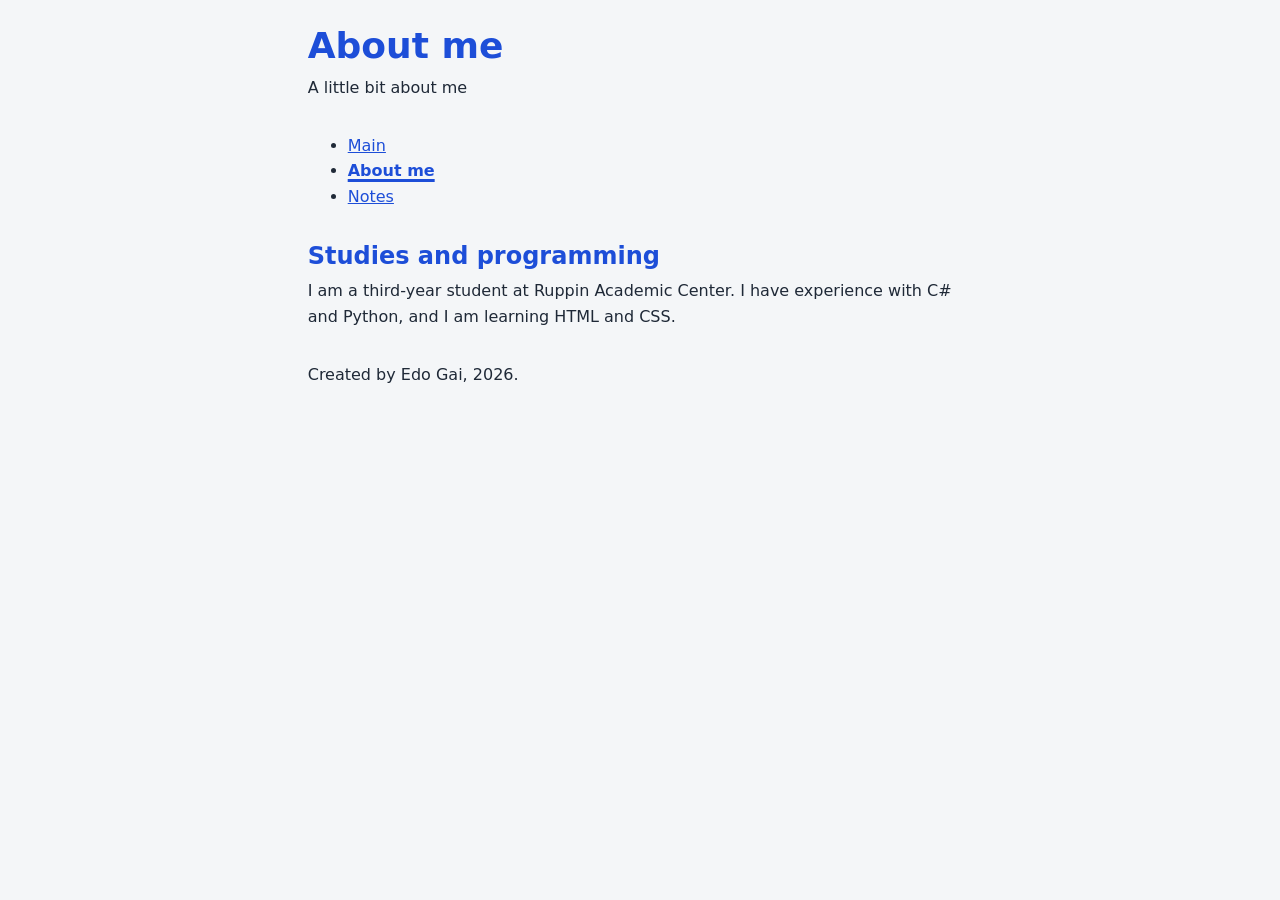
==== homework/hw-1/about.html @ 4de68112 "Add three-page personal website for homework 1" ====
<!DOCTYPE html>
<html lang="en">
<head>
    <meta charset="UTF-8">
    <meta name="viewport" content="width=device-width, initial-scale=1.0">
    <title>About me</title>
    <link rel="stylesheet" href="styles.css">
</head>
<body>
    <header>
        <h1>About me</h1>
        <p>A little bit about me</p>
    </header>
     <nav>
      <ul>
        <li><a href="index.html">Main</a></li>
        <li><a href="about.html" aria-current="page">About me</a></li>
        <li><a href="notes.html">Notes</a></li>
      </ul>
     </nav>
    <main>
      <section>
        <h2>Studies and programming</h2>
        <p>I am a third-year student at Ruppin Academic Center. I have experience with C# and Python, and I am learning HTML and CSS.</p>
      </section>
    </main>
    <footer>
      <p>Created by Edo Gai, 2026.</p>
    </footer>
</body>
</html>
---- homework/hw-1/styles.css ----
:root {
  --color-background: #f4f6f8;
  --color-surface: #ffffff;
  --color-text: #1f2937;
  --color-accent: #1d4ed8;
  --color-border: #cbd5e1;

  --space-xs: 0.25rem;
  --space-sm: 0.5rem;
  --space-md: 1rem;
  --space-lg: 1.5rem;
  --space-xl: 2rem;

  --radius-sm: 0.5rem;
  --radius-lg: 1rem;

  --font-base: 1rem;
  --font-heading: 1.5rem;
  --font-title: 2.25rem;
}

@media (prefers-color-scheme: dark) {
  :root {
    --color-background: #111827;
    --color-surface: #1f2937;
    --color-text: #f3f4f6;
    --color-accent: #93c5fd;
    --color-border: #4b5563;
  }
}

*, *::before, *::after { box-sizing: border-box; }
* { margin: 0; }
img { display: block; max-width: 100%; height: auto; }


body {
  max-width: 70ch;
  margin: 0 auto;
  padding: var(--space-lg);
  font-family: system-ui, sans-serif;
  font-size: var(--font-base);
  line-height: 1.6;
  color: var(--color-text);
  background-color: var(--color-background);
}

h1, h2, h3 {
  color: var(--color-accent);
  line-height: 1.2;
  margin-bottom: var(--space-sm);
}

h1 { font-size: var(--font-title); }
h2 { font-size: var(--font-heading); }
h3 { font-size: var(--font-base); }

header, nav, section {
  margin-bottom: var(--space-xl);
}

p {
  margin-bottom: var(--space-md);
}


article {
  background-color: var(--color-surface);
  border: 1px solid var(--color-border);
  border-radius: var(--radius-lg);
  padding: var(--space-lg);
  margin-bottom: var(--space-md);
}

blockquote {
  border-inline-start: 4px solid var(--color-accent);
  border-radius: var(--radius-sm);
  padding: var(--space-md);
  margin-block: var(--space-md);
}

a {
  color: var(--color-accent);
}

a:hover {
  text-decoration-thickness: 3px;
}

a:focus-visible {
  outline: 2px solid var(--color-accent);
  outline-offset: 3px;
}

th, td {
  padding: var(--space-sm) var(--space-md);
  border: 1px solid var(--color-border);
}
table {
  width: 100%;
  border-collapse: collapse;
}

nav a[aria-current="page"]{
    font-weight: 700;
  text-decoration-thickness: 3px;
  text-underline-offset: 0.2em;
}

th {
  background-color: var(--color-surface);
  color: var(--color-text);
  text-align: start;
}

thead th {
  color: var(--color-accent);
  border-bottom: 2px solid var(--color-accent);
}

form {
  margin-top: var(--space-xl);
}

fieldset {
  background-color: var(--color-surface);
  border: 1px solid var(--color-border);
  border-radius: var(--radius-sm);
  padding: var(--space-md);
  margin-bottom: var(--space-lg);
}

legend {
  color: var(--color-accent);
  font-weight: 700;
  padding-inline: var(--space-sm);
}

input[type="text"],
input[type="email"],
input[type="tel"],
textarea {
  display: block;
  width: 100%;
  font: inherit;
  color: var(--color-text);
  background-color: var(--color-surface);
  border: 1px solid var(--color-border);
  border-radius: var(--radius-sm);
  padding: var(--space-sm);
  margin-top: var(--space-xs);
}

textarea {
  resize: vertical;
}

input:focus-visible,
textarea:focus-visible {
  outline: 2px solid var(--color-accent);
  outline-offset: 3px;
}

button {
  font: inherit;
  font-weight: 700;
  background-color: var(--color-accent);
  color: var(--color-surface);
  border: 1px solid var(--color-accent);
  border-radius: var(--radius-sm);
  padding: var(--space-sm) var(--space-lg);
  cursor: pointer;
}

button:hover {
  background-color: var(--color-surface);
  color: var(--color-accent);
}

button:focus-visible {
  outline: 2px solid var(--color-accent);
  outline-offset: 3px;
}

input::placeholder,
textarea::placeholder {
  color: var(--color-text);
  opacity: 1;
}

@media (prefers-reduced-motion: no-preference) {
  button {
    transition:
      background-color 0.15s ease,
      color 0.15s ease;
  }
}
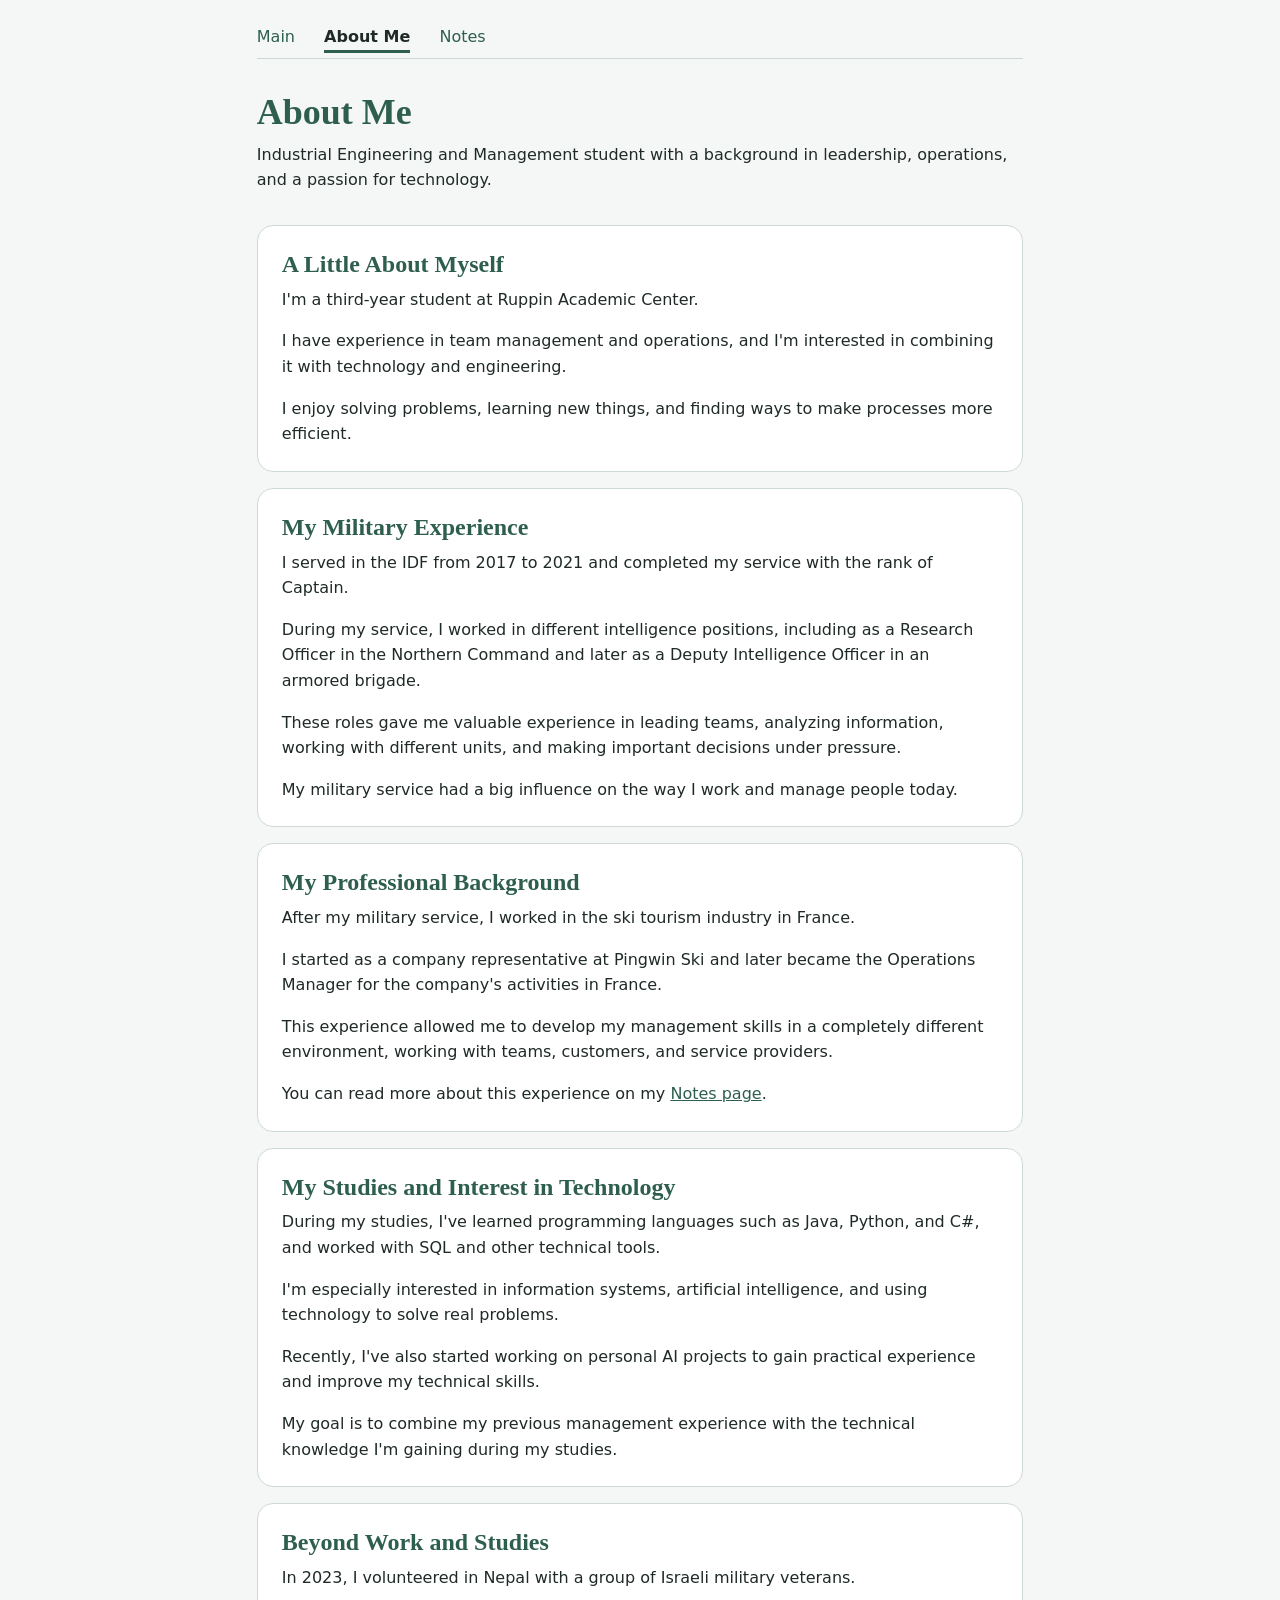
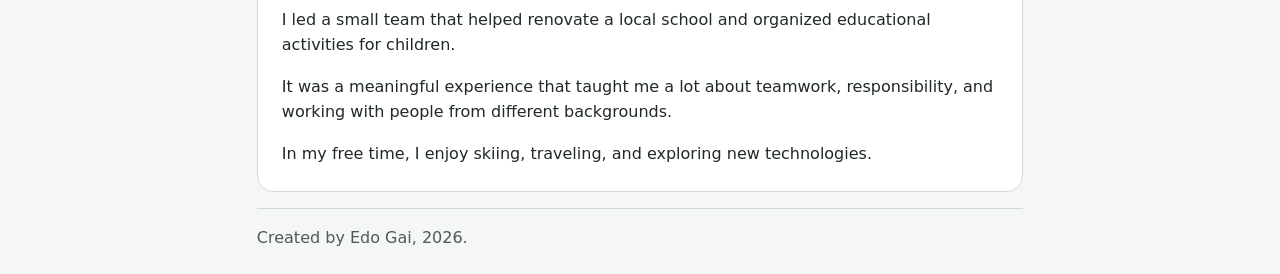
==== commit db8e25f9: "Expand About page: studies, military service, ski industry, volunteering Five card sections; links t" ====
--- a/homework/hw-1/about.html
+++ b/homework/hw-1/about.html
@@ -1,31 +1,69 @@
 <!DOCTYPE html>
 <html lang="en">
-<head>
+  <head>
     <meta charset="UTF-8">
     <meta name="viewport" content="width=device-width, initial-scale=1.0">
-    <title>About me</title>
+    <title>About Me</title>
     <link rel="stylesheet" href="styles.css">
-</head>
-<body>
-    <header>
-        <h1>About me</h1>
-        <p>A little bit about me</p>
-    </header>
-     <nav>
+  </head>
+
+  <body>
+    <nav>
       <ul>
         <li><a href="index.html">Main</a></li>
-        <li><a href="about.html" aria-current="page">About me</a></li>
+        <li><a href="about.html" aria-current="page">About Me</a></li>
         <li><a href="notes.html">Notes</a></li>
       </ul>
-     </nav>
+    </nav>
+
+    <header>
+      <h1>About Me</h1>
+      <p>Industrial Engineering and Management student with a background in leadership, operations, and a passion for technology.</p>
+    </header>
+
     <main>
-      <section>
-        <h2>Studies and programming</h2>
-        <p>I am a third-year student at Ruppin Academic Center. I have experience with C# and Python, and I am learning HTML and CSS.</p>
+      <section class="card">
+        <h2>A Little About Myself</h2>
+        <p>I'm a third-year student at Ruppin Academic Center.</p>
+        <p>I have experience in team management and operations, and I'm interested in combining it with technology and engineering.</p>
+        <p>I enjoy solving problems, learning new things, and finding ways to make processes more efficient.</p>
+      </section>
+
+      <section class="card">
+        <h2>My Military Experience</h2>
+        <p>I served in the IDF from 2017 to 2021 and completed my service with the rank of Captain.</p>
+        <p>During my service, I worked in different intelligence positions, including as a Research Officer in the Northern Command and later as a Deputy Intelligence Officer in an armored brigade.</p>
+        <p>These roles gave me valuable experience in leading teams, analyzing information, working with different units, and making important decisions under pressure.</p>
+        <p>My military service had a big influence on the way I work and manage people today.</p>
+      </section>
+
+      <section class="card">
+        <h2>My Professional Background</h2>
+        <p>After my military service, I worked in the ski tourism industry in France.</p>
+        <p>I started as a company representative at Pingwin Ski and later became the Operations Manager for the company's activities in France.</p>
+        <p>This experience allowed me to develop my management skills in a completely different environment, working with teams, customers, and service providers.</p>
+        <p>You can read more about this experience on my <a href="notes.html">Notes page</a>.</p>
+      </section>
+
+      <section class="card">
+        <h2>My Studies and Interest in Technology</h2>
+        <p>During my studies, I've learned programming languages such as Java, Python, and C#, and worked with SQL and other technical tools.</p>
+        <p>I'm especially interested in information systems, artificial intelligence, and using technology to solve real problems.</p>
+        <p>Recently, I've also started working on personal AI projects to gain practical experience and improve my technical skills.</p>
+        <p>My goal is to combine my previous management experience with the technical knowledge I'm gaining during my studies.</p>
+      </section>
+
+      <section class="card">
+        <h2>Beyond Work and Studies</h2>
+        <p>In 2023, I volunteered in Nepal with a group of Israeli military veterans.</p>
+        <p>I led a small team that helped renovate a local school and organized educational activities for children.</p>
+        <p>It was a meaningful experience that taught me a lot about teamwork, responsibility, and working with people from different backgrounds.</p>
+        <p>In my free time, I enjoy skiing, traveling, and exploring new technologies.</p>
       </section>
     </main>
+
     <footer>
       <p>Created by Edo Gai, 2026.</p>
     </footer>
-</body>
+  </body>
 </html>
--- a/homework/hw-1/styles.css
+++ b/homework/hw-1/styles.css
@@ -1,9 +1,12 @@
+/* Tokens */
+
 :root {
-  --color-background: #f4f6f8;
+  --color-background: #f5f7f6;
   --color-surface: #ffffff;
-  --color-text: #1f2937;
-  --color-accent: #1d4ed8;
-  --color-border: #cbd5e1;
+  --color-text: #1f2a26;
+  --color-text-muted: #4d5b55;
+  --color-accent: #2e5e4e;
+  --color-border: #cfd9d4;
 
   --space-xs: 0.25rem;
   --space-sm: 0.5rem;
@@ -14,38 +17,48 @@
   --radius-sm: 0.5rem;
   --radius-lg: 1rem;
 
+  --font-family-base: system-ui, sans-serif;
+  --font-family-heading: Georgia, "Times New Roman", serif;
   --font-base: 1rem;
+  --font-subheading: 1.25rem;
   --font-heading: 1.5rem;
   --font-title: 2.25rem;
 }
 
 @media (prefers-color-scheme: dark) {
   :root {
-    --color-background: #111827;
-    --color-surface: #1f2937;
-    --color-text: #f3f4f6;
-    --color-accent: #93c5fd;
-    --color-border: #4b5563;
+    --color-background: #101a17;
+    --color-surface: #18261f;
+    --color-text: #eef3f0;
+    --color-text-muted: #a3b3ab;
+    --color-accent: #8fc9b0;
+    --color-border: #34473f;
   }
 }
+
+/* Reset */
 
 *, *::before, *::after { box-sizing: border-box; }
 * { margin: 0; }
 img { display: block; max-width: 100%; height: auto; }
 
+/* Base */
 
 body {
-  max-width: 70ch;
+  max-width: 80ch;
   margin: 0 auto;
   padding: var(--space-lg);
-  font-family: system-ui, sans-serif;
+  font-family: var(--font-family-base);
   font-size: var(--font-base);
   line-height: 1.6;
   color: var(--color-text);
   background-color: var(--color-background);
 }
 
+/* Typography */
+
 h1, h2, h3 {
+  font-family: var(--font-family-heading);
   color: var(--color-accent);
   line-height: 1.2;
   margin-bottom: var(--space-sm);
@@ -53,18 +66,81 @@
 
 h1 { font-size: var(--font-title); }
 h2 { font-size: var(--font-heading); }
-h3 { font-size: var(--font-base); }
+h3 { font-size: var(--font-subheading); }
+
+p {
+  margin-bottom: var(--space-md);
+}
+
+p:last-child {
+  margin-bottom: 0;
+}
+
+/* Layout */
 
 header, nav, section {
   margin-bottom: var(--space-xl);
 }
 
-p {
-  margin-bottom: var(--space-md);
-}
-
-
-article {
+nav {
+  padding-bottom: var(--space-sm);
+  border-bottom: 1px solid var(--color-border);
+}
+
+footer {
+  padding-top: var(--space-md);
+  border-top: 1px solid var(--color-border);
+  color: var(--color-text-muted);
+}
+
+/* Links */
+
+a {
+  color: var(--color-accent);
+}
+
+a:hover {
+  text-decoration-thickness: 3px;
+}
+
+/* Focus */
+
+:focus-visible {
+  outline: 2px solid var(--color-accent);
+  outline-offset: 3px;
+}
+
+/* Navigation */
+
+nav ul {
+  list-style: none;
+  padding-inline-start: 0;
+}
+
+nav li {
+  display: inline-block;
+  margin-inline-end: var(--space-lg);
+}
+
+nav a {
+  text-decoration: none;
+}
+
+nav a:hover {
+  text-decoration: underline;
+}
+
+nav a[aria-current="page"] {
+  color: var(--color-text);
+  font-weight: 700;
+  text-decoration: none;
+  border-bottom: 3px solid var(--color-accent);
+  padding-bottom: var(--space-xs);
+}
+
+/* Content */
+
+article, .card {
   background-color: var(--color-surface);
   border: 1px solid var(--color-border);
   border-radius: var(--radius-lg);
@@ -74,49 +150,64 @@
 
 blockquote {
   border-inline-start: 4px solid var(--color-accent);
-  border-radius: var(--radius-sm);
   padding: var(--space-md);
   margin-block: var(--space-md);
 }
 
-a {
-  color: var(--color-accent);
-}
-
-a:hover {
-  text-decoration-thickness: 3px;
-}
-
-a:focus-visible {
-  outline: 2px solid var(--color-accent);
-  outline-offset: 3px;
-}
-
-th, td {
-  padding: var(--space-sm) var(--space-md);
-  border: 1px solid var(--color-border);
-}
+time {
+  color: var(--color-text-muted);
+}
+
+.avatar {
+  border-radius: 50%;
+  margin-bottom: var(--space-md);
+}
+
+/* Table */
+
 table {
   width: 100%;
-  border-collapse: collapse;
-}
-
-nav a[aria-current="page"]{
-    font-weight: 700;
-  text-decoration-thickness: 3px;
-  text-underline-offset: 0.2em;
-}
-
-th {
-  background-color: var(--color-surface);
-  color: var(--color-text);
+  border-collapse: separate;
+  border-spacing: 0;
+  background-color: var(--color-surface);
+  border: 1px solid var(--color-border);
+  border-radius: var(--radius-lg);
+}
+
+caption {
   text-align: start;
+  font-weight: 700;
+  color: var(--color-accent);
+  padding-bottom: var(--space-sm);
+}
+
+th, td {
+  padding: var(--space-md) var(--space-sm);
+  vertical-align: top;
+  text-align: start;
+  border-bottom: 1px solid var(--color-border);
+}
+
+tbody th {
+  color: var(--color-accent);
+  white-space: nowrap;
 }
 
 thead th {
-  color: var(--color-accent);
+  color: var(--color-text-muted);
   border-bottom: 2px solid var(--color-accent);
 }
+
+tbody tr:nth-child(even) {
+  background-color: var(--color-background);
+}
+
+tbody tr:last-child th,
+tbody tr:last-child td {
+  border-bottom: 0;
+}
+
+/* Form */
 
 form {
   margin-top: var(--space-xl);
@@ -155,10 +246,14 @@
   resize: vertical;
 }
 
-input:focus-visible,
-textarea:focus-visible {
-  outline: 2px solid var(--color-accent);
-  outline-offset: 3px;
+input[type="radio"] {
+  accent-color: var(--color-accent);
+}
+
+input::placeholder,
+textarea::placeholder {
+  color: var(--color-text-muted);
+  opacity: 1;
 }
 
 button {
@@ -177,16 +272,7 @@
   color: var(--color-accent);
 }
 
-button:focus-visible {
-  outline: 2px solid var(--color-accent);
-  outline-offset: 3px;
-}
-
-input::placeholder,
-textarea::placeholder {
-  color: var(--color-text);
-  opacity: 1;
-}
+/* Motion */
 
 @media (prefers-reduced-motion: no-preference) {
   button {
